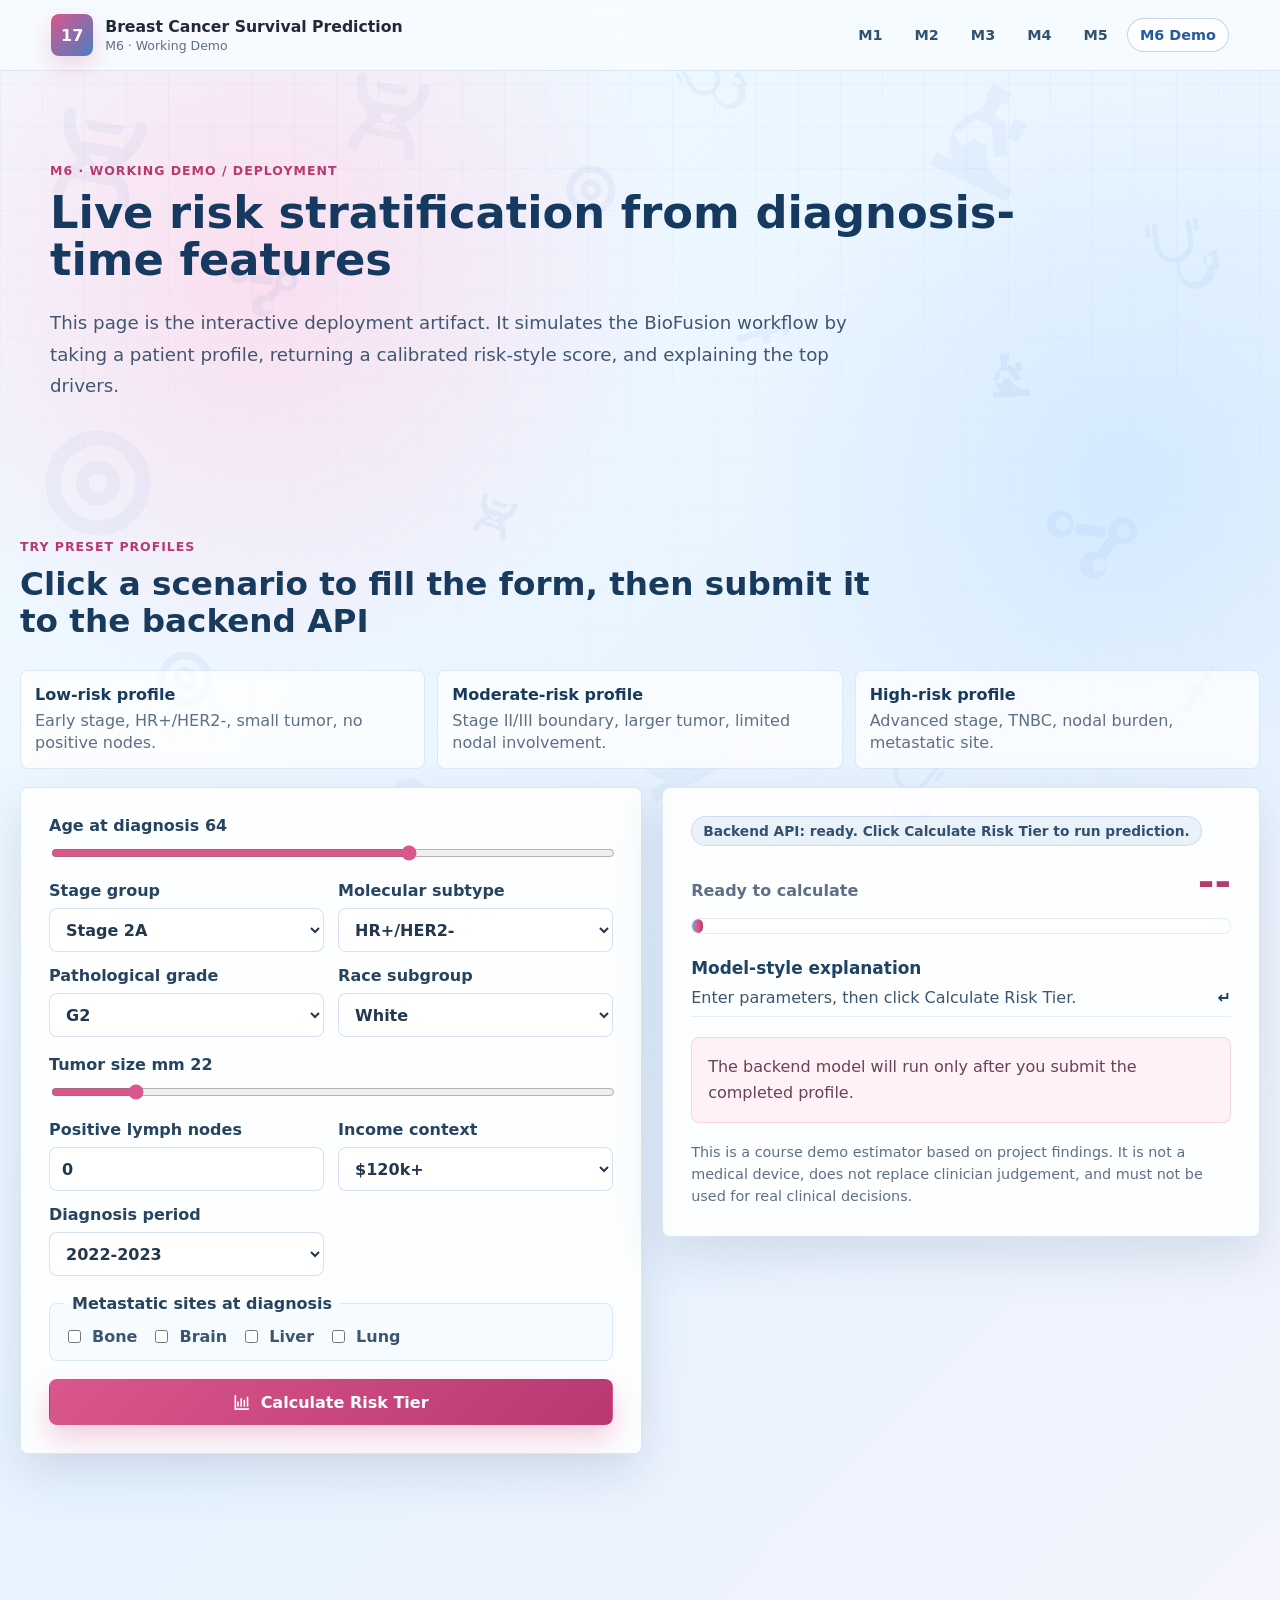
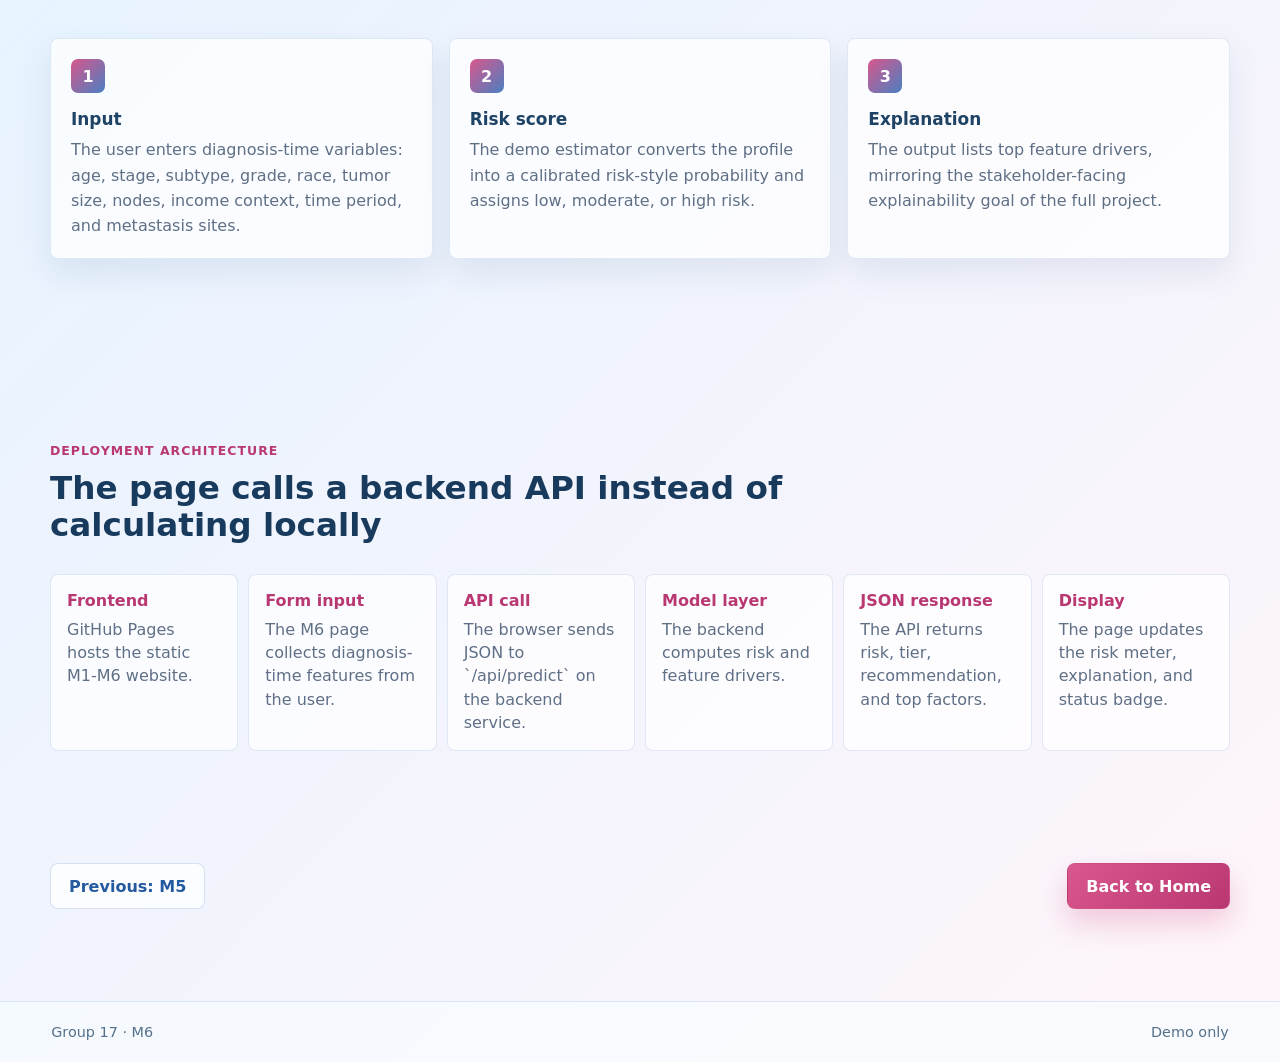
==== m6.html @ e9852bdb "Add files via upload" ====
<!doctype html>
<html lang="en">
  <head>
    <meta charset="utf-8" />
    <meta name="viewport" content="width=device-width, initial-scale=1" />
    <title>M6 Live Demo | Group 17 Demo</title>
    <link rel="stylesheet" href="styles.css" />
  </head>
  <body data-page="m6">
    <div id="decor"></div>
    <header class="site-header">
      <a class="brand" href="index.html">
        <span class="brand-mark">17</span>
        <span><strong>Breast Cancer Survival Prediction</strong><small>M6 · Working Demo</small></span>
      </a>
      <nav class="main-nav" aria-label="Milestone navigation">
        <a href="m1.html">M1</a><a href="m2.html">M2</a><a href="m3.html">M3</a>
        <a href="m4.html">M4</a><a href="m5.html">M5</a><a class="demo-link active" href="m6.html">M6 Demo</a>
      </nav>
    </header>
    <main>
      <section class="page-hero section-band">
        <p class="milestone-label">M6 · Working Demo / Deployment</p>
        <h1>Live risk stratification from diagnosis-time features</h1>
        <p>
          This page is the interactive deployment artifact. It simulates the BioFusion workflow
          by taking a patient profile, returning a calibrated risk-style score, and explaining the top drivers.
        </p>
      </section>
      <section class="section-band demo-section">
        <div class="section-head">
          <p class="eyebrow">Try preset profiles</p>
          <h2>Click a scenario to fill the form, then submit it to the backend API</h2>
        </div>
        <div class="scenario-grid">
          <button class="scenario-button" type="button" data-preset="low"><strong>Low-risk profile</strong><span>Early stage, HR+/HER2-, small tumor, no positive nodes.</span></button>
          <button class="scenario-button" type="button" data-preset="moderate"><strong>Moderate-risk profile</strong><span>Stage II/III boundary, larger tumor, limited nodal involvement.</span></button>
          <button class="scenario-button" type="button" data-preset="high"><strong>High-risk profile</strong><span>Advanced stage, TNBC, nodal burden, metastatic site.</span></button>
        </div>
        <div class="demo-shell">
          <form id="riskForm" class="form-panel">
            <div class="field-row">
              <label for="age">Age at diagnosis <span id="ageValue">64</span></label>
              <input id="age" name="age" type="range" min="18" max="90" value="64" />
            </div>
            <div class="field-grid">
              <label>Stage group<select id="stage" name="stage"><option value="1A">Stage 1A</option><option value="1B">Stage 1B</option><option value="2A" selected>Stage 2A</option><option value="2B">Stage 2B</option><option value="3A">Stage 3A</option><option value="3B">Stage 3B</option><option value="3C">Stage 3C</option><option value="4">Stage 4</option></select></label>
              <label>Molecular subtype<select id="subtype" name="subtype"><option value="HR+/HER2-" selected>HR+/HER2-</option><option value="HR+/HER2+">HR+/HER2+</option><option value="HR-/HER2+">HR-/HER2+</option><option value="HR-/HER2-">HR-/HER2- / TNBC</option><option value="Unknown">Unknown</option></select></label>
              <label>Pathological grade<select id="grade" name="grade"><option value="G1">G1</option><option value="G2" selected>G2</option><option value="G3">G3</option><option value="G4">G4</option><option value="Unknown">Unknown</option></select></label>
              <label>Race subgroup<select id="race" name="race"><option value="White" selected>White</option><option value="Black">Black</option><option value="Asian or Pacific Islander">Asian / Pacific Islander</option><option value="American Indian/Alaska Native">American Indian / Alaska Native</option><option value="Unknown">Unknown</option></select></label>
            </div>
            <div class="field-row">
              <label for="tumorSize">Tumor size mm <span id="tumorValue">22</span></label>
              <input id="tumorSize" name="tumorSize" type="range" min="1" max="150" value="22" />
            </div>
            <div class="field-grid">
              <label>Positive lymph nodes<input id="nodesPositive" name="nodesPositive" type="number" min="0" max="40" value="0" /></label>
              <label>Income context<select id="income" name="income"><option value="120k+" selected>$120k+</option><option value="100-119k">$100k-$119k</option><option value="80-99k">$80k-$99k</option><option value="60-79k">$60k-$79k</option><option value="<60k">&lt;$60k</option><option value="Missing">Missing</option></select></label>
              <label>Diagnosis period<select id="period" name="period"><option value="pre">2018-2019</option><option value="covid">2020-2021</option><option value="recent" selected>2022-2023</option></select></label>
            </div>
            <fieldset class="toggle-set">
              <legend>Metastatic sites at diagnosis</legend>
              <label><input type="checkbox" name="mets" value="bone" /> Bone</label>
              <label><input type="checkbox" name="mets" value="brain" /> Brain</label>
              <label><input type="checkbox" name="mets" value="liver" /> Liver</label>
              <label><input type="checkbox" name="mets" value="lung" /> Lung</label>
            </fieldset>
            <button class="primary-action full-width" type="submit">
              <svg aria-hidden="true"><use href="#fa-chart"></use></svg>
              Calculate Risk Tier
            </button>
          </form>
          <aside class="result-panel" aria-live="polite">
            <div class="api-status" id="apiStatus">Backend API: checking...</div>
            <div class="result-top"><span id="riskTier">Moderate risk</span><strong id="riskScore">12.8%</strong></div>
            <div class="risk-meter" aria-hidden="true"><span id="riskFill"></span></div>
            <div class="result-detail"><h3>Model-style explanation</h3><ul id="factorList"></ul></div>
            <div class="recommendation" id="recommendation"></div>
            <p class="demo-note">
              This is a course demo estimator based on project findings. It is not a medical device,
              does not replace clinician judgement, and must not be used for real clinical decisions.
            </p>
          </aside>
        </div>
      </section>
      <section class="section-band">
        <div class="detail-grid">
          <article class="detail-card"><span>1</span><h3>Input</h3><p>The user enters diagnosis-time variables: age, stage, subtype, grade, race, tumor size, nodes, income context, time period, and metastasis sites.</p></article>
          <article class="detail-card"><span>2</span><h3>Risk score</h3><p>The demo estimator converts the profile into a calibrated risk-style probability and assigns low, moderate, or high risk.</p></article>
          <article class="detail-card"><span>3</span><h3>Explanation</h3><p>The output lists top feature drivers, mirroring the stakeholder-facing explainability goal of the full project.</p></article>
        </div>
      </section>
      <section class="section-band">
        <div class="section-head">
          <p class="eyebrow">Deployment architecture</p>
          <h2>The page calls a backend API instead of calculating locally</h2>
        </div>
        <div class="flow-board six">
          <div class="flow-step"><strong>Frontend</strong><span>GitHub Pages hosts the static M1-M6 website.</span></div>
          <div class="flow-step"><strong>Form input</strong><span>The M6 page collects diagnosis-time features from the user.</span></div>
          <div class="flow-step"><strong>API call</strong><span>The browser sends JSON to `/api/predict` on the backend service.</span></div>
          <div class="flow-step"><strong>Model layer</strong><span>The backend computes risk and feature drivers.</span></div>
          <div class="flow-step"><strong>JSON response</strong><span>The API returns risk, tier, recommendation, and top factors.</span></div>
          <div class="flow-step"><strong>Display</strong><span>The page updates the risk meter, explanation, and status badge.</span></div>
        </div>
      </section>
      <section class="section-band nav-pager">
        <a class="secondary-action" href="m5.html">Previous: M5</a>
        <a class="primary-action" href="index.html">Back to Home</a>
      </section>
    </main>
    <footer class="site-footer"><span>Group 17 · M6</span><span>Demo only</span></footer>
    <script src="config.js"></script>
    <script src="script.js"></script>
  </body>
</html>
---- styles.css ----
:root {
  --ink: #1f2937;
  --muted: #5f6f85;
  --soft-blue: #eaf5ff;
  --blue: #4a7fc1;
  --blue-deep: #245a9f;
  --pink: #d9578c;
  --pink-deep: #b93872;
  --rose-soft: #fff0f6;
  --surface: rgba(255, 255, 255, 0.86);
  --line: rgba(74, 127, 193, 0.18);
  --shadow: 0 18px 50px rgba(53, 84, 125, 0.16);
  --radius: 8px;
}

* {
  box-sizing: border-box;
}

html {
  scroll-behavior: smooth;
}

body {
  margin: 0;
  color: var(--ink);
  font-family: Inter, ui-sans-serif, system-ui, -apple-system, BlinkMacSystemFont, "Segoe UI", Arial, sans-serif;
  background:
    radial-gradient(circle at 20% 10%, rgba(255, 212, 232, 0.72), transparent 26rem),
    radial-gradient(circle at 88% 18%, rgba(207, 231, 255, 0.78), transparent 24rem),
    linear-gradient(135deg, #f3fbff 0%, #e7f3ff 42%, #fff5fa 100%);
  min-height: 100vh;
  overflow-x: hidden;
}

body::before {
  content: "";
  position: fixed;
  inset: 0;
  pointer-events: none;
  background-image:
    linear-gradient(rgba(74, 127, 193, 0.05) 1px, transparent 1px),
    linear-gradient(90deg, rgba(74, 127, 193, 0.05) 1px, transparent 1px);
  background-size: 42px 42px;
  mask-image: linear-gradient(to bottom, rgba(0, 0, 0, 0.85), transparent 86%);
  z-index: -3;
}

img {
  display: block;
  max-width: 100%;
}

a {
  color: inherit;
  text-decoration: none;
}

button,
input,
select {
  font: inherit;
}

.svg-sprite {
  position: absolute;
  width: 0;
  height: 0;
  overflow: hidden;
}

.medical-background {
  position: fixed;
  inset: 0;
  z-index: -2;
  overflow: hidden;
  pointer-events: none;
}

.med-bg-icon {
  position: absolute;
  width: var(--size);
  height: var(--size);
  color: #4a7fc1;
  fill: currentColor;
  opacity: var(--op);
  transform: rotate(var(--rot));
}

.med-bg-icon.spin {
  animation: rotate 40s linear infinite;
  transform-origin: center;
}

.i1 { --size: 96px; --op: 0.06; --rot: 11deg; left: 4%; top: 12%; }
.i2 { --size: 68px; --op: 0.08; --rot: -18deg; left: 18%; top: 28%; }
.i3 { --size: 112px; --op: 0.05; --rot: 26deg; left: 73%; top: 9%; }
.i4 { --size: 78px; --op: 0.07; --rot: -8deg; left: 89%; top: 24%; }
.i5 { --size: 52px; --op: 0.06; --rot: 32deg; left: 58%; top: 34%; }
.i6 { --size: 120px; --op: 0.05; --rot: 5deg; left: 3%; top: 47%; }
.i7 { --size: 42px; --op: 0.08; --rot: 19deg; left: 37%; top: 55%; }
.i8 { --size: 88px; --op: 0.06; --rot: -21deg; left: 82%; top: 55%; }
.i9 { --size: 62px; --op: 0.07; --rot: 15deg; left: 12%; top: 72%; }
.i10 { --size: 110px; --op: 0.05; --rot: -28deg; left: 48%; top: 76%; }
.i11 { --size: 74px; --op: 0.06; --rot: 38deg; left: 68%; top: 83%; }
.i12 { --size: 44px; --op: 0.08; --rot: -11deg; left: 92%; top: 74%; }
.i13 { --size: 84px; --op: 0.05; --rot: 10deg; left: 27%; top: 8%; }
.i14 { --size: 56px; --op: 0.07; --rot: -19deg; left: 44%; top: 18%; }
.i15 { --size: 116px; --op: 0.05; --rot: 21deg; left: 29%; top: 87%; }
.i16 { --size: 48px; --op: 0.08; --rot: -4deg; left: 77%; top: 39%; }
.i17 { --size: 92px; --op: 0.06; --rot: 30deg; left: 7%; top: 90%; }
.i18 { --size: 66px; --op: 0.07; --rot: -30deg; left: 53%; top: 6%; }

@keyframes rotate {
  from { rotate: 0deg; }
  to { rotate: 360deg; }
}

.site-header {
  position: sticky;
  top: 0;
  z-index: 20;
  display: flex;
  align-items: center;
  justify-content: space-between;
  gap: 24px;
  padding: 14px clamp(18px, 4vw, 56px);
  border-bottom: 1px solid rgba(74, 127, 193, 0.16);
  background: rgba(247, 252, 255, 0.88);
  backdrop-filter: blur(16px);
}

.brand {
  display: inline-flex;
  align-items: center;
  gap: 12px;
  min-width: 260px;
}

.brand-mark {
  display: grid;
  place-items: center;
  width: 42px;
  height: 42px;
  border-radius: 8px;
  background: linear-gradient(135deg, var(--pink), var(--blue));
  color: #fff;
  font-weight: 800;
  box-shadow: 0 10px 24px rgba(217, 87, 140, 0.24);
}

.brand strong {
  display: block;
  font-size: 0.98rem;
  letter-spacing: 0;
}

.brand small {
  display: block;
  color: var(--muted);
  font-size: 0.78rem;
  margin-top: 2px;
}

.main-nav {
  display: flex;
  align-items: center;
  gap: 6px;
  flex-wrap: wrap;
  justify-content: flex-end;
}

.main-nav a {
  border: 1px solid transparent;
  border-radius: 999px;
  color: #31516f;
  font-size: 0.9rem;
  font-weight: 700;
  padding: 8px 12px;
}

.main-nav a:hover {
  border-color: rgba(74, 127, 193, 0.25);
  background: rgba(255, 255, 255, 0.78);
}

.main-nav a.active {
  color: var(--blue-deep);
  border-color: rgba(74, 127, 193, 0.32);
  background: rgba(255, 255, 255, 0.88);
}

.main-nav .demo-link {
  color: #fff;
  background: var(--pink);
  border-color: var(--pink);
}

.section-band {
  width: min(1180px, calc(100% - 32px));
  margin: 0 auto;
  padding: clamp(56px, 8vw, 92px) 0;
}

.hero {
  min-height: calc(100vh - 72px);
  display: grid;
  grid-template-columns: minmax(0, 1.08fr) minmax(360px, 0.92fr);
  align-items: center;
  gap: clamp(36px, 6vw, 72px);
  padding-top: 42px;
}

.page-hero {
  padding-bottom: 28px;
}

.page-hero h1 {
  max-width: 980px;
  font-size: clamp(2rem, 3.5vw, 3.6rem);
}

.page-hero p:not(.milestone-label) {
  max-width: 820px;
  color: #40576f;
  font-size: 1.14rem;
  line-height: 1.72;
}

.eyebrow,
.milestone-label {
  color: var(--pink-deep);
  font-weight: 800;
  text-transform: uppercase;
  letter-spacing: 0.08em;
  font-size: 0.78rem;
  margin: 0 0 12px;
}

h1,
h2,
h3,
p {
  margin-top: 0;
}

h1 {
  font-size: clamp(2rem, 4.2vw, 4.25rem);
  line-height: 1.04;
  letter-spacing: 0;
  margin-bottom: 24px;
  color: #16395f;
}

h2 {
  font-size: clamp(1.45rem, 2.55vw, 2.45rem);
  line-height: 1.12;
  letter-spacing: 0;
  margin-bottom: 18px;
  color: #173a5d;
}

h3 {
  font-size: 1.06rem;
  margin-bottom: 8px;
  color: #1f4365;
}

.hero-lede,
.section-copy p,
.section-head p:not(.eyebrow):not(.milestone-label) {
  color: #40576f;
  font-size: 1.08rem;
  line-height: 1.72;
  max-width: 760px;
}

.hero-actions {
  display: flex;
  gap: 12px;
  flex-wrap: wrap;
  align-items: center;
  margin-top: 30px;
}

.primary-action,
.secondary-action {
  display: inline-flex;
  align-items: center;
  justify-content: center;
  gap: 10px;
  min-height: 46px;
  border-radius: 8px;
  border: 1px solid transparent;
  font-weight: 800;
  padding: 12px 18px;
  cursor: pointer;
  transition: transform 160ms ease, box-shadow 160ms ease, background 160ms ease;
}

.primary-action {
  color: #fff;
  background: linear-gradient(135deg, var(--pink), var(--pink-deep));
  box-shadow: 0 14px 28px rgba(217, 87, 140, 0.28);
}

.primary-action svg {
  width: 17px;
  height: 17px;
  fill: currentColor;
}

.secondary-action {
  color: var(--blue-deep);
  background: rgba(255, 255, 255, 0.76);
  border-color: rgba(74, 127, 193, 0.22);
}

.primary-action:hover,
.secondary-action:hover {
  transform: translateY(-1px);
}

.hero-dashboard,
.figure-panel,
.data-grid article,
.form-panel,
.result-panel,
.model-table-wrap {
  border: 1px solid var(--line);
  border-radius: var(--radius);
  background: var(--surface);
  box-shadow: var(--shadow);
}

.hero-dashboard {
  padding: 18px;
}

.metric-strip {
  display: grid;
  grid-template-columns: repeat(2, minmax(0, 1fr));
  gap: 10px;
}

.metric-strip div {
  border-radius: 8px;
  background: linear-gradient(180deg, rgba(255, 255, 255, 0.92), rgba(234, 245, 255, 0.78));
  border: 1px solid rgba(74, 127, 193, 0.14);
  padding: 18px;
}

.metric-strip span {
  display: block;
  color: #15395c;
  font-size: clamp(1.35rem, 3vw, 2.2rem);
  font-weight: 850;
  line-height: 1;
}

.metric-strip small {
  display: block;
  color: var(--muted);
  margin-top: 8px;
  line-height: 1.35;
}

.live-preview {
  margin-top: 14px;
  border-radius: 8px;
  padding: 18px;
  background: linear-gradient(135deg, rgba(217, 87, 140, 0.11), rgba(74, 127, 193, 0.12));
}

.preview-head,
.result-top {
  display: flex;
  align-items: baseline;
  justify-content: space-between;
  gap: 14px;
}

.preview-head span,
.result-top span {
  color: var(--muted);
  font-weight: 800;
}

.preview-head strong,
.result-top strong {
  color: var(--pink-deep);
  font-size: 2.5rem;
  line-height: 1;
}

.risk-track,
.risk-meter {
  height: 12px;
  border-radius: 999px;
  overflow: hidden;
  margin: 16px 0 10px;
  background: rgba(255, 255, 255, 0.78);
  border: 1px solid rgba(74, 127, 193, 0.15);
}

.risk-track span,
.risk-meter span {
  display: block;
  height: 100%;
  border-radius: inherit;
  background: linear-gradient(90deg, #5fb5d4, #d9578c, #b93872);
}

.live-preview p {
  color: #476179;
  line-height: 1.55;
  margin-bottom: 0;
}

.section-head {
  max-width: 860px;
  margin-bottom: 30px;
}

.detail-grid {
  display: grid;
  grid-template-columns: repeat(3, minmax(0, 1fr));
  gap: 16px;
}

.detail-card {
  border: 1px solid rgba(74, 127, 193, 0.16);
  border-radius: 8px;
  background: rgba(255, 255, 255, 0.74);
  box-shadow: 0 14px 32px rgba(53, 84, 125, 0.1);
  padding: 20px;
}

.detail-card span {
  display: inline-flex;
  align-items: center;
  justify-content: center;
  min-width: 34px;
  height: 34px;
  border-radius: 7px;
  margin-bottom: 16px;
  color: #fff;
  font-weight: 850;
  background: linear-gradient(135deg, var(--pink), var(--blue));
}

.detail-card p {
  color: var(--muted);
  line-height: 1.58;
  margin-bottom: 0;
}

.summary-panel {
  border: 1px solid var(--line);
  border-radius: 8px;
  background: var(--surface);
  box-shadow: var(--shadow);
  padding: clamp(18px, 3vw, 28px);
}

.summary-panel p {
  color: #40576f;
  line-height: 1.68;
}

.summary-panel p:last-child {
  margin-bottom: 0;
}

.principle-grid {
  display: grid;
  grid-template-columns: repeat(2, minmax(0, 1fr));
  gap: 12px;
}

.principle-grid div {
  border: 1px solid rgba(74, 127, 193, 0.14);
  border-radius: 8px;
  background: rgba(255, 255, 255, 0.64);
  padding: 16px;
}

.principle-grid strong {
  display: block;
  color: #173a5d;
  margin-bottom: 6px;
}

.principle-grid span {
  color: var(--muted);
  line-height: 1.5;
}

.tab-shell {
  border: 1px solid var(--line);
  border-radius: 8px;
  background: var(--surface);
  box-shadow: var(--shadow);
  padding: 18px;
}

.tab-buttons {
  display: flex;
  flex-wrap: wrap;
  gap: 8px;
  margin-bottom: 16px;
}

.tab-buttons button {
  border: 1px solid rgba(74, 127, 193, 0.2);
  border-radius: 999px;
  color: #31516f;
  background: rgba(255, 255, 255, 0.82);
  font-weight: 800;
  padding: 9px 13px;
  cursor: pointer;
}

.tab-buttons button.active {
  color: #fff;
  background: var(--pink);
  border-color: var(--pink);
}

.tab-panel {
  display: none;
  color: #40576f;
  line-height: 1.68;
}

.tab-panel.active {
  display: block;
}

.tab-panel h3 {
  margin-top: 4px;
}

.accordion {
  display: grid;
  gap: 10px;
}

.accordion-item {
  border: 1px solid rgba(74, 127, 193, 0.16);
  border-radius: 8px;
  background: rgba(255, 255, 255, 0.72);
  overflow: hidden;
}

.accordion-button {
  width: 100%;
  display: flex;
  align-items: center;
  justify-content: space-between;
  gap: 12px;
  border: 0;
  background: transparent;
  color: #173a5d;
  font-weight: 850;
  text-align: left;
  padding: 16px 18px;
  cursor: pointer;
}

.accordion-button::after {
  content: "+";
  color: var(--pink-deep);
  font-size: 1.2rem;
}

.accordion-item.open .accordion-button::after {
  content: "-";
}

.accordion-panel {
  display: none;
  padding: 0 18px 18px;
  color: var(--muted);
  line-height: 1.62;
}

.accordion-item.open .accordion-panel {
  display: block;
}

.flow-board {
  display: grid;
  grid-template-columns: repeat(5, minmax(0, 1fr));
  gap: 10px;
}

.flow-board.six {
  grid-template-columns: repeat(6, minmax(0, 1fr));
}

.flow-step {
  position: relative;
  border: 1px solid rgba(74, 127, 193, 0.16);
  border-radius: 8px;
  background: rgba(255, 255, 255, 0.72);
  padding: 16px;
  min-height: 142px;
}

.flow-step strong {
  display: block;
  color: var(--pink-deep);
  margin-bottom: 8px;
}

.flow-step span {
  color: var(--muted);
  line-height: 1.46;
}

.mini-table {
  width: 100%;
  border-collapse: collapse;
  background: rgba(255, 255, 255, 0.82);
  border-radius: 8px;
  overflow: hidden;
}

.mini-table th,
.mini-table td {
  border-bottom: 1px solid rgba(74, 127, 193, 0.12);
  padding: 12px;
  text-align: left;
  vertical-align: top;
}

.mini-table th {
  color: #31516f;
  background: #edf6ff;
}

.mini-table td {
  color: #40576f;
  line-height: 1.5;
}

.scenario-grid {
  display: grid;
  grid-template-columns: repeat(3, minmax(0, 1fr));
  gap: 12px;
  margin-bottom: 18px;
}

.scenario-button {
  border: 1px solid rgba(74, 127, 193, 0.16);
  border-radius: 8px;
  background: rgba(255, 255, 255, 0.76);
  color: #31516f;
  padding: 14px;
  text-align: left;
  cursor: pointer;
}

.scenario-button strong,
.scenario-button span {
  display: block;
}

.scenario-button strong {
  color: #173a5d;
  margin-bottom: 6px;
}

.scenario-button span {
  color: var(--muted);
  line-height: 1.4;
}

.scenario-button:hover {
  border-color: rgba(217, 87, 140, 0.36);
  box-shadow: 0 12px 24px rgba(53, 84, 125, 0.1);
}

.gallery-shell {
  display: grid;
  grid-template-columns: 270px minmax(0, 1fr);
  gap: 18px;
}

.gallery-buttons {
  display: grid;
  gap: 10px;
}

.gallery-buttons button {
  border: 1px solid rgba(74, 127, 193, 0.16);
  border-radius: 8px;
  background: rgba(255, 255, 255, 0.74);
  color: #31516f;
  padding: 14px;
  text-align: left;
  font-weight: 800;
  cursor: pointer;
}

.gallery-buttons button.active {
  color: #fff;
  background: linear-gradient(135deg, var(--blue), var(--pink));
}

.timeline {
  display: grid;
  grid-template-columns: repeat(6, minmax(0, 1fr));
  gap: 12px;
}

.timeline a {
  position: relative;
  min-height: 150px;
  border: 1px solid rgba(74, 127, 193, 0.2);
  border-radius: var(--radius);
  background: rgba(255, 255, 255, 0.72);
  padding: 16px;
  overflow: hidden;
}

.timeline a::after {
  content: "";
  position: absolute;
  inset: auto 0 0;
  height: 5px;
  background: linear-gradient(90deg, var(--blue), var(--pink));
}

.timeline span {
  display: inline-grid;
  place-items: center;
  width: 38px;
  height: 38px;
  border-radius: 8px;
  color: #fff;
  background: var(--blue);
  font-weight: 850;
  margin-bottom: 18px;
}

.timeline strong,
.timeline small {
  display: block;
}

.timeline strong {
  color: #173a5d;
  line-height: 1.18;
}

.timeline small {
  color: var(--muted);
  margin-top: 8px;
}

.timeline a:hover {
  transform: translateY(-2px);
  box-shadow: 0 16px 30px rgba(53, 84, 125, 0.12);
}

.two-col {
  display: grid;
  grid-template-columns: minmax(0, 0.95fr) minmax(0, 1.05fr);
  align-items: center;
  gap: clamp(26px, 5vw, 56px);
}

.two-col.reverse {
  grid-template-columns: minmax(0, 1.05fr) minmax(0, 0.95fr);
}

.check-list {
  display: grid;
  gap: 10px;
  padding: 0;
  margin: 24px 0 0;
  list-style: none;
}

.check-list li {
  position: relative;
  padding-left: 28px;
  color: #334e68;
  line-height: 1.52;
}

.check-list li::before {
  content: "";
  position: absolute;
  left: 0;
  top: 0.42em;
  width: 14px;
  height: 14px;
  border-radius: 4px;
  background: var(--pink);
  box-shadow: inset 0 0 0 4px #fff;
}

.figure-panel {
  margin: 0;
  overflow: hidden;
}

.figure-panel img {
  width: 100%;
  background: #fff;
}

.figure-panel figcaption {
  color: #50677d;
  font-size: 0.92rem;
  line-height: 1.5;
  padding: 14px 16px 16px;
  border-top: 1px solid rgba(74, 127, 193, 0.12);
  background: rgba(255, 255, 255, 0.76);
}

.figure-panel.compact img {
  aspect-ratio: 1.55 / 1;
  object-fit: contain;
  padding: 12px;
}

.figure-panel.wide img {
  padding: 12px;
}

.data-grid {
  display: grid;
  grid-template-columns: repeat(3, minmax(0, 1fr));
  gap: 16px;
}

.data-grid article {
  padding: 24px;
}

.data-number {
  display: block;
  color: var(--pink-deep);
  font-size: clamp(1.8rem, 4vw, 3rem);
  font-weight: 850;
  line-height: 1;
  margin-bottom: 18px;
}

.data-grid p {
  color: var(--muted);
  line-height: 1.58;
  margin-bottom: 0;
}

.process-list {
  display: grid;
  gap: 10px;
  margin-top: 22px;
}

.process-list div {
  display: grid;
  grid-template-columns: 48px 1fr;
  align-items: center;
  gap: 12px;
  border: 1px solid rgba(74, 127, 193, 0.16);
  border-radius: 8px;
  background: rgba(255, 255, 255, 0.68);
  padding: 12px 14px;
  color: #38536b;
  line-height: 1.45;
}

.process-list span {
  display: grid;
  place-items: center;
  height: 34px;
  border-radius: 7px;
  background: rgba(217, 87, 140, 0.12);
  color: var(--pink-deep);
  font-weight: 850;
}

.evidence-grid {
  display: grid;
  grid-template-columns: repeat(2, minmax(0, 1fr));
  gap: 18px;
}

.insight-row {
  display: grid;
  grid-template-columns: repeat(4, minmax(0, 1fr));
  gap: 12px;
  margin-top: 18px;
}

.insight-row div,
.closing-grid div {
  border: 1px solid rgba(74, 127, 193, 0.16);
  border-radius: 8px;
  background: rgba(255, 255, 255, 0.66);
  padding: 16px;
}

.insight-row strong,
.closing-grid strong {
  display: block;
  color: #173a5d;
  margin-bottom: 6px;
}

.insight-row span,
.closing-grid span {
  color: var(--muted);
  line-height: 1.5;
}

.model-layout {
  display: grid;
  grid-template-columns: minmax(0, 1.08fr) minmax(360px, 0.92fr);
  gap: 20px;
  align-items: stretch;
}

.model-table-wrap {
  padding: 18px;
}

.model-table {
  width: 100%;
  border-collapse: collapse;
  overflow: hidden;
  border-radius: 8px;
  background: #fff;
}

.model-table th,
.model-table td {
  padding: 12px 10px;
  text-align: left;
  border-bottom: 1px solid rgba(74, 127, 193, 0.13);
  font-size: 0.92rem;
}

.model-table th {
  color: #31516f;
  background: #edf6ff;
}

.model-table .best-row td {
  color: #173a5d;
  font-weight: 850;
  background: #fff1f7;
}

.architecture {
  display: grid;
  grid-template-columns: repeat(3, 1fr);
  gap: 10px;
  margin-top: 18px;
}

.architecture div,
.architecture span,
.architecture strong {
  display: grid;
  place-items: center;
  min-height: 48px;
  border-radius: 8px;
  text-align: center;
  padding: 10px;
  line-height: 1.25;
}

.architecture div {
  color: #fff;
  background: var(--blue);
  font-weight: 800;
}

.architecture span {
  grid-column: 1 / 4;
  color: #31516f;
  background: rgba(74, 127, 193, 0.11);
  font-weight: 800;
}

.architecture strong {
  grid-column: 1 / 4;
  color: #fff;
  background: linear-gradient(135deg, var(--pink), var(--blue-deep));
}

.demo-section {
  width: min(1240px, calc(100% - 32px));
}

.demo-shell {
  display: grid;
  grid-template-columns: minmax(0, 1.02fr) minmax(340px, 0.98fr);
  gap: 20px;
  align-items: start;
}

.form-panel,
.result-panel {
  padding: clamp(18px, 3vw, 28px);
}

.field-row,
.field-grid label {
  display: grid;
  gap: 8px;
}

.field-row {
  margin-bottom: 18px;
}

.field-row label,
.field-grid label,
.toggle-set legend {
  color: #27445f;
  font-weight: 800;
}

.field-grid {
  display: grid;
  grid-template-columns: repeat(2, minmax(0, 1fr));
  gap: 14px;
  margin-bottom: 18px;
}

select,
input[type="number"] {
  width: 100%;
  min-height: 44px;
  border-radius: 8px;
  border: 1px solid rgba(74, 127, 193, 0.22);
  color: #24384d;
  background: rgba(255, 255, 255, 0.88);
  padding: 10px 12px;
}

input[type="range"] {
  width: 100%;
  accent-color: var(--pink);
}

.toggle-set {
  display: flex;
  flex-wrap: wrap;
  gap: 10px 14px;
  border: 1px solid rgba(74, 127, 193, 0.16);
  border-radius: 8px;
  padding: 14px;
  margin: 0 0 18px;
  background: rgba(234, 245, 255, 0.36);
}

.toggle-set legend {
  padding: 0 8px;
}

.toggle-set label {
  display: inline-flex;
  align-items: center;
  gap: 8px;
  color: #3d566e;
  font-weight: 700;
}

.toggle-set input {
  accent-color: var(--pink);
}

.full-width {
  width: 100%;
}

.result-panel {
  position: sticky;
  top: 92px;
}

.api-status {
  display: inline-flex;
  align-items: center;
  min-height: 30px;
  border-radius: 999px;
  padding: 6px 11px;
  margin-bottom: 16px;
  color: #31516f;
  background: rgba(74, 127, 193, 0.1);
  border: 1px solid rgba(74, 127, 193, 0.18);
  font-size: 0.86rem;
  font-weight: 800;
}

.api-status[data-kind="ok"] {
  color: #116149;
  background: rgba(48, 168, 122, 0.12);
  border-color: rgba(48, 168, 122, 0.24);
}

.api-status[data-kind="error"] {
  color: #9d2c54;
  background: rgba(217, 87, 140, 0.12);
  border-color: rgba(217, 87, 140, 0.24);
}

.risk-meter {
  height: 16px;
}

#riskFill {
  width: 28%;
}

.result-detail {
  margin-top: 24px;
}

.result-detail h3 {
  margin-bottom: 10px;
}

#factorList {
  display: grid;
  gap: 10px;
  list-style: none;
  padding: 0;
  margin: 0;
}

#factorList li {
  display: flex;
  justify-content: space-between;
  gap: 12px;
  border-bottom: 1px solid rgba(74, 127, 193, 0.12);
  padding-bottom: 9px;
  color: #3d566e;
}

#factorList strong {
  color: #173a5d;
}

.recommendation {
  border-radius: 8px;
  margin-top: 20px;
  padding: 16px;
  background: #fff2f7;
  border: 1px solid rgba(217, 87, 140, 0.18);
  color: #694158;
  line-height: 1.6;
}

.demo-note {
  color: var(--muted);
  font-size: 0.9rem;
  line-height: 1.55;
  margin: 18px 0 0;
}

.closing {
  display: grid;
  grid-template-columns: minmax(0, 0.85fr) minmax(0, 1.15fr);
  gap: 30px;
  align-items: start;
}

.closing-grid {
  display: grid;
  gap: 12px;
}

.site-footer {
  display: flex;
  justify-content: space-between;
  gap: 18px;
  flex-wrap: wrap;
  color: #55708a;
  border-top: 1px solid rgba(74, 127, 193, 0.16);
  padding: 22px clamp(18px, 4vw, 56px);
  background: rgba(247, 252, 255, 0.72);
  font-size: 0.9rem;
}

.nav-pager {
  display: flex;
  justify-content: space-between;
  gap: 14px;
  flex-wrap: wrap;
  padding-top: 20px;
}

@media (max-width: 980px) {
  .site-header {
    align-items: flex-start;
    flex-direction: column;
  }

  .main-nav {
    justify-content: flex-start;
  }

  .hero,
  .two-col,
  .two-col.reverse,
  .model-layout,
  .demo-shell,
  .closing {
    grid-template-columns: 1fr;
  }

  .hero {
    min-height: auto;
  }

  .timeline,
  .data-grid,
  .insight-row,
  .detail-grid,
  .flow-board,
  .flow-board.six,
  .scenario-grid,
  .principle-grid {
    grid-template-columns: repeat(2, minmax(0, 1fr));
  }

  .gallery-shell {
    grid-template-columns: 1fr;
  }

  .result-panel {
    position: static;
  }
}

@media (max-width: 680px) {
  .brand {
    min-width: 0;
  }

  .main-nav {
    width: 100%;
    display: grid;
    grid-template-columns: repeat(3, 1fr);
  }

  .main-nav a {
    text-align: center;
  }

  .section-band,
  .demo-section {
    width: min(100% - 22px, 1180px);
    padding: 48px 0;
  }

  .metric-strip,
  .timeline,
  .data-grid,
  .evidence-grid,
  .insight-row,
  .field-grid,
  .detail-grid,
  .flow-board,
  .flow-board.six,
  .scenario-grid,
  .principle-grid {
    grid-template-columns: 1fr;
  }

  .timeline a {
    min-height: 120px;
  }

  h1 {
    font-size: 2.15rem;
  }

  .preview-head strong,
  .result-top strong {
    font-size: 2rem;
  }
}

@media (prefers-reduced-motion: reduce) {
  html {
    scroll-behavior: auto;
  }

  *,
  *::before,
  *::after {
    animation-duration: 0.01ms !important;
    animation-iteration-count: 1 !important;
    scroll-behavior: auto !important;
    transition-duration: 0.01ms !important;
  }
}
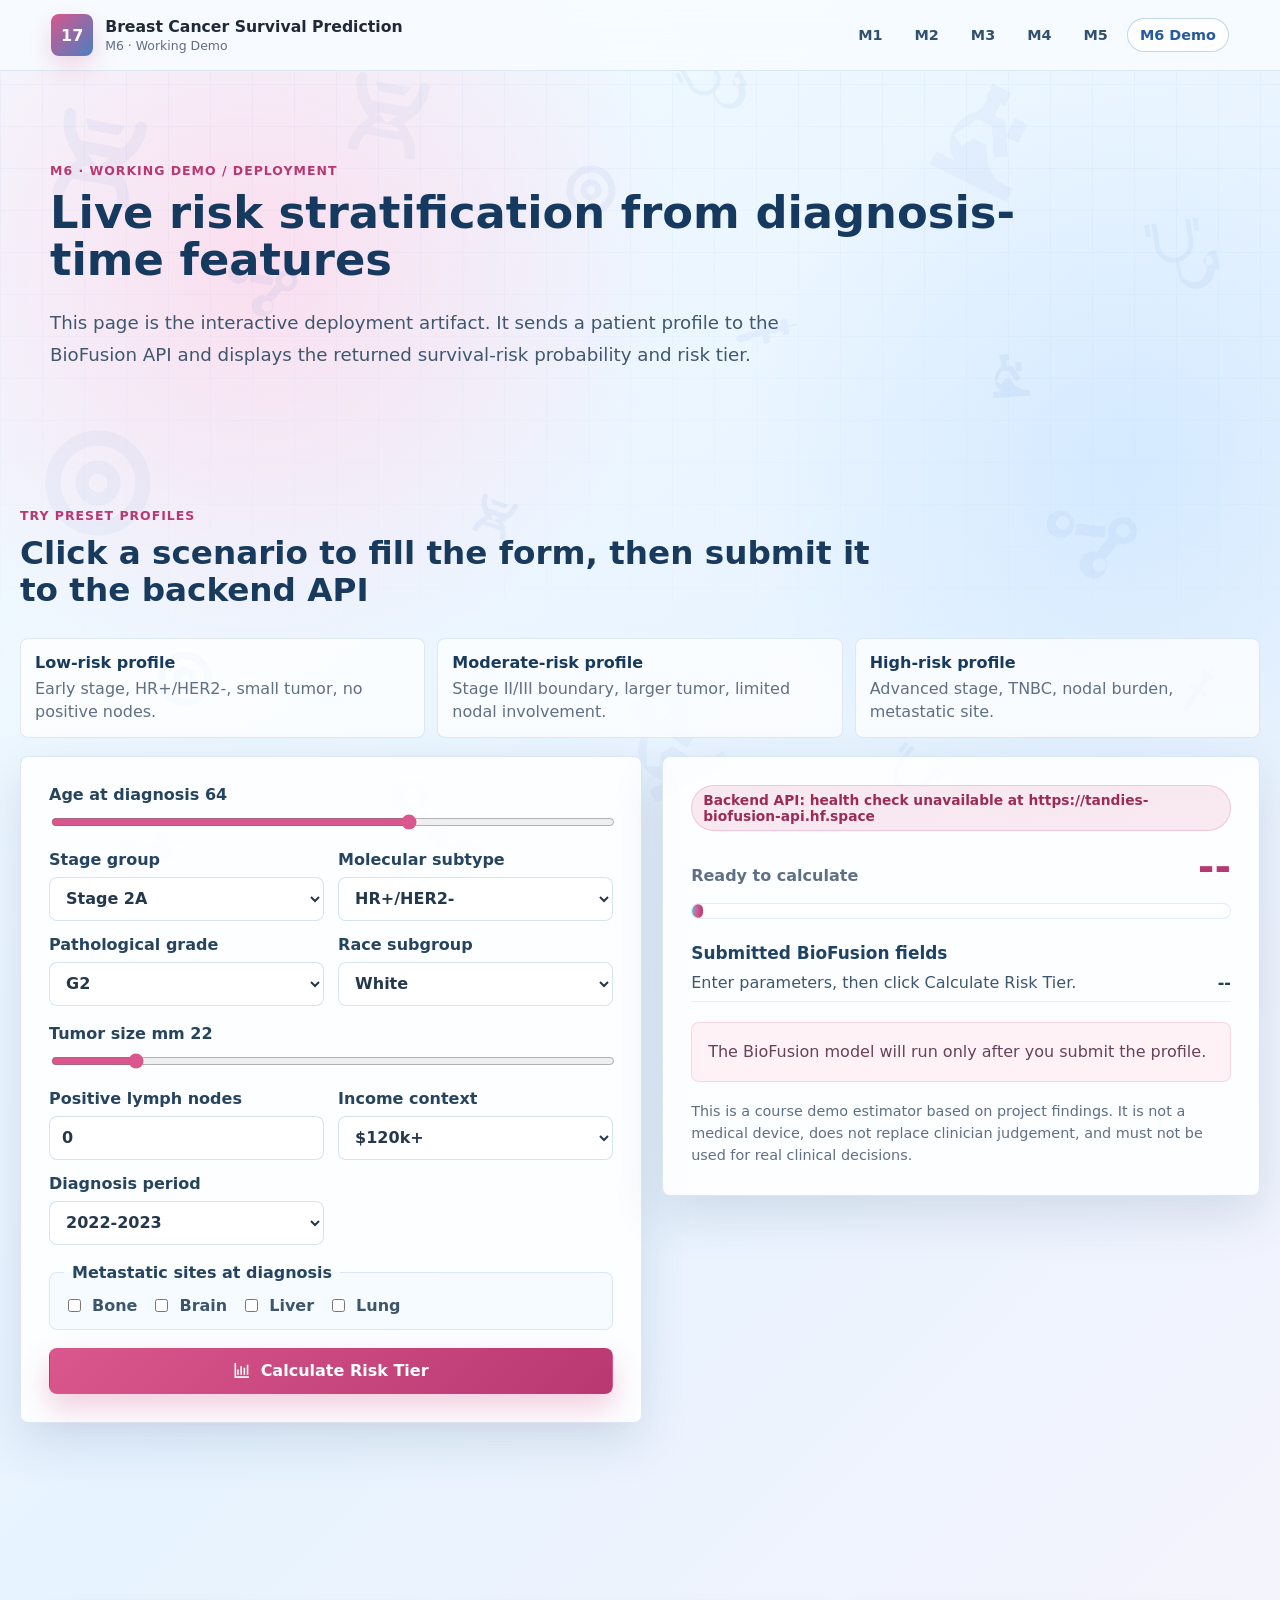
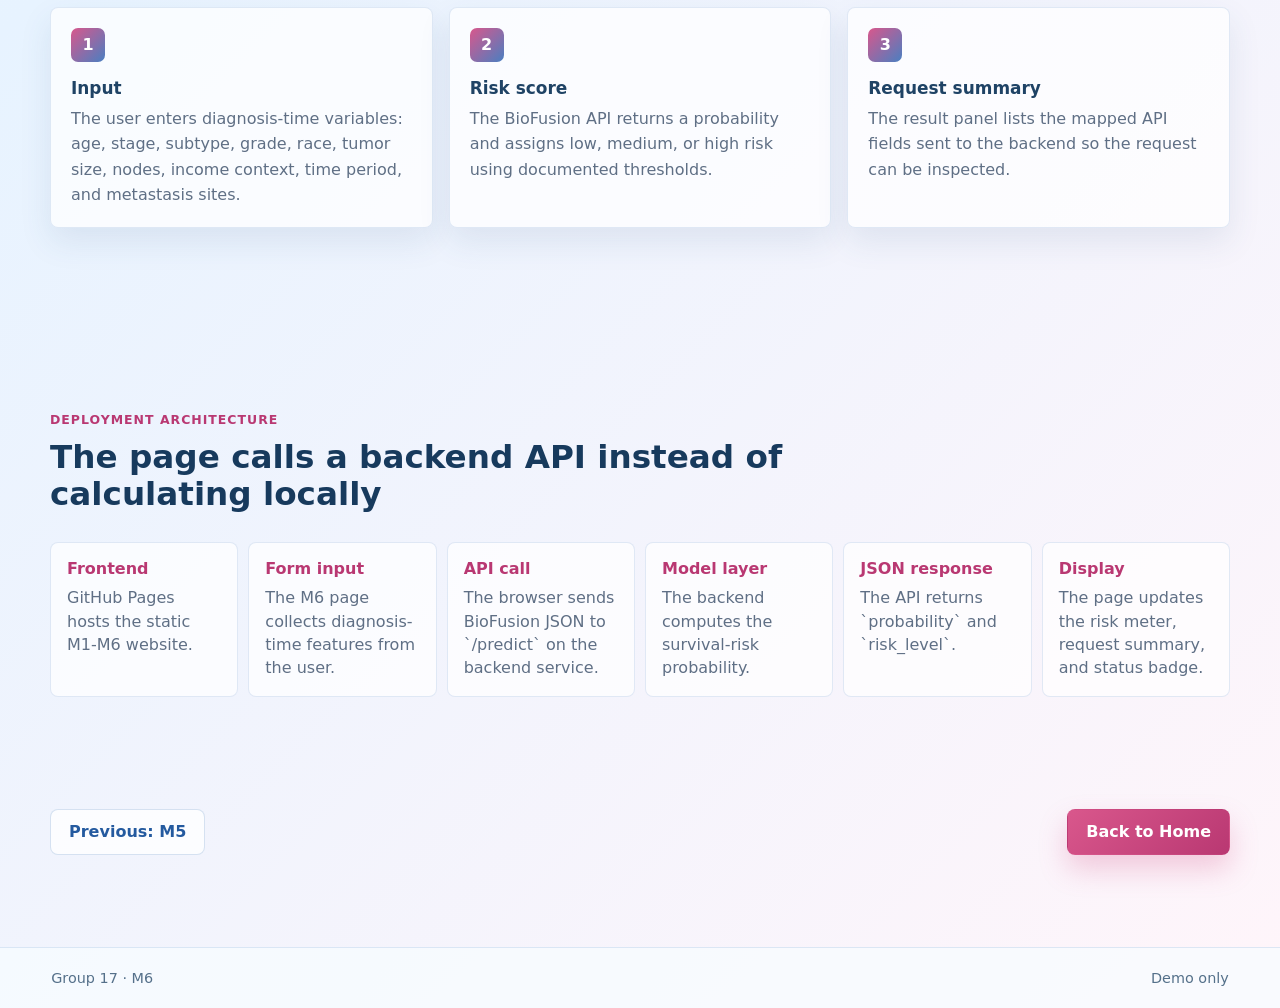
==== commit 2ec8a998: "Add files via upload" ====
--- a/m6.html
+++ b/m6.html
@@ -23,8 +23,8 @@
         <p class="milestone-label">M6 · Working Demo / Deployment</p>
         <h1>Live risk stratification from diagnosis-time features</h1>
         <p>
-          This page is the interactive deployment artifact. It simulates the BioFusion workflow
-          by taking a patient profile, returning a calibrated risk-style score, and explaining the top drivers.
+          This page is the interactive deployment artifact. It sends a patient profile to the
+          BioFusion API and displays the returned survival-risk probability and risk tier.
         </p>
       </section>
       <section class="section-band demo-section">
@@ -72,9 +72,9 @@
           </form>
           <aside class="result-panel" aria-live="polite">
             <div class="api-status" id="apiStatus">Backend API: checking...</div>
-            <div class="result-top"><span id="riskTier">Moderate risk</span><strong id="riskScore">12.8%</strong></div>
+            <div class="result-top"><span id="riskTier">Ready to calculate</span><strong id="riskScore">--</strong></div>
             <div class="risk-meter" aria-hidden="true"><span id="riskFill"></span></div>
-            <div class="result-detail"><h3>Model-style explanation</h3><ul id="factorList"></ul></div>
+            <div class="result-detail"><h3>Submitted BioFusion fields</h3><ul id="factorList"></ul></div>
             <div class="recommendation" id="recommendation"></div>
             <p class="demo-note">
               This is a course demo estimator based on project findings. It is not a medical device,
@@ -86,8 +86,8 @@
       <section class="section-band">
         <div class="detail-grid">
           <article class="detail-card"><span>1</span><h3>Input</h3><p>The user enters diagnosis-time variables: age, stage, subtype, grade, race, tumor size, nodes, income context, time period, and metastasis sites.</p></article>
-          <article class="detail-card"><span>2</span><h3>Risk score</h3><p>The demo estimator converts the profile into a calibrated risk-style probability and assigns low, moderate, or high risk.</p></article>
-          <article class="detail-card"><span>3</span><h3>Explanation</h3><p>The output lists top feature drivers, mirroring the stakeholder-facing explainability goal of the full project.</p></article>
+          <article class="detail-card"><span>2</span><h3>Risk score</h3><p>The BioFusion API returns a probability and assigns low, medium, or high risk using documented thresholds.</p></article>
+          <article class="detail-card"><span>3</span><h3>Request summary</h3><p>The result panel lists the mapped API fields sent to the backend so the request can be inspected.</p></article>
         </div>
       </section>
       <section class="section-band">
@@ -98,10 +98,10 @@
         <div class="flow-board six">
           <div class="flow-step"><strong>Frontend</strong><span>GitHub Pages hosts the static M1-M6 website.</span></div>
           <div class="flow-step"><strong>Form input</strong><span>The M6 page collects diagnosis-time features from the user.</span></div>
-          <div class="flow-step"><strong>API call</strong><span>The browser sends JSON to `/api/predict` on the backend service.</span></div>
-          <div class="flow-step"><strong>Model layer</strong><span>The backend computes risk and feature drivers.</span></div>
-          <div class="flow-step"><strong>JSON response</strong><span>The API returns risk, tier, recommendation, and top factors.</span></div>
-          <div class="flow-step"><strong>Display</strong><span>The page updates the risk meter, explanation, and status badge.</span></div>
+          <div class="flow-step"><strong>API call</strong><span>The browser sends BioFusion JSON to `/predict` on the backend service.</span></div>
+          <div class="flow-step"><strong>Model layer</strong><span>The backend computes the survival-risk probability.</span></div>
+          <div class="flow-step"><strong>JSON response</strong><span>The API returns `probability` and `risk_level`.</span></div>
+          <div class="flow-step"><strong>Display</strong><span>The page updates the risk meter, request summary, and status badge.</span></div>
         </div>
       </section>
       <section class="section-band nav-pager">
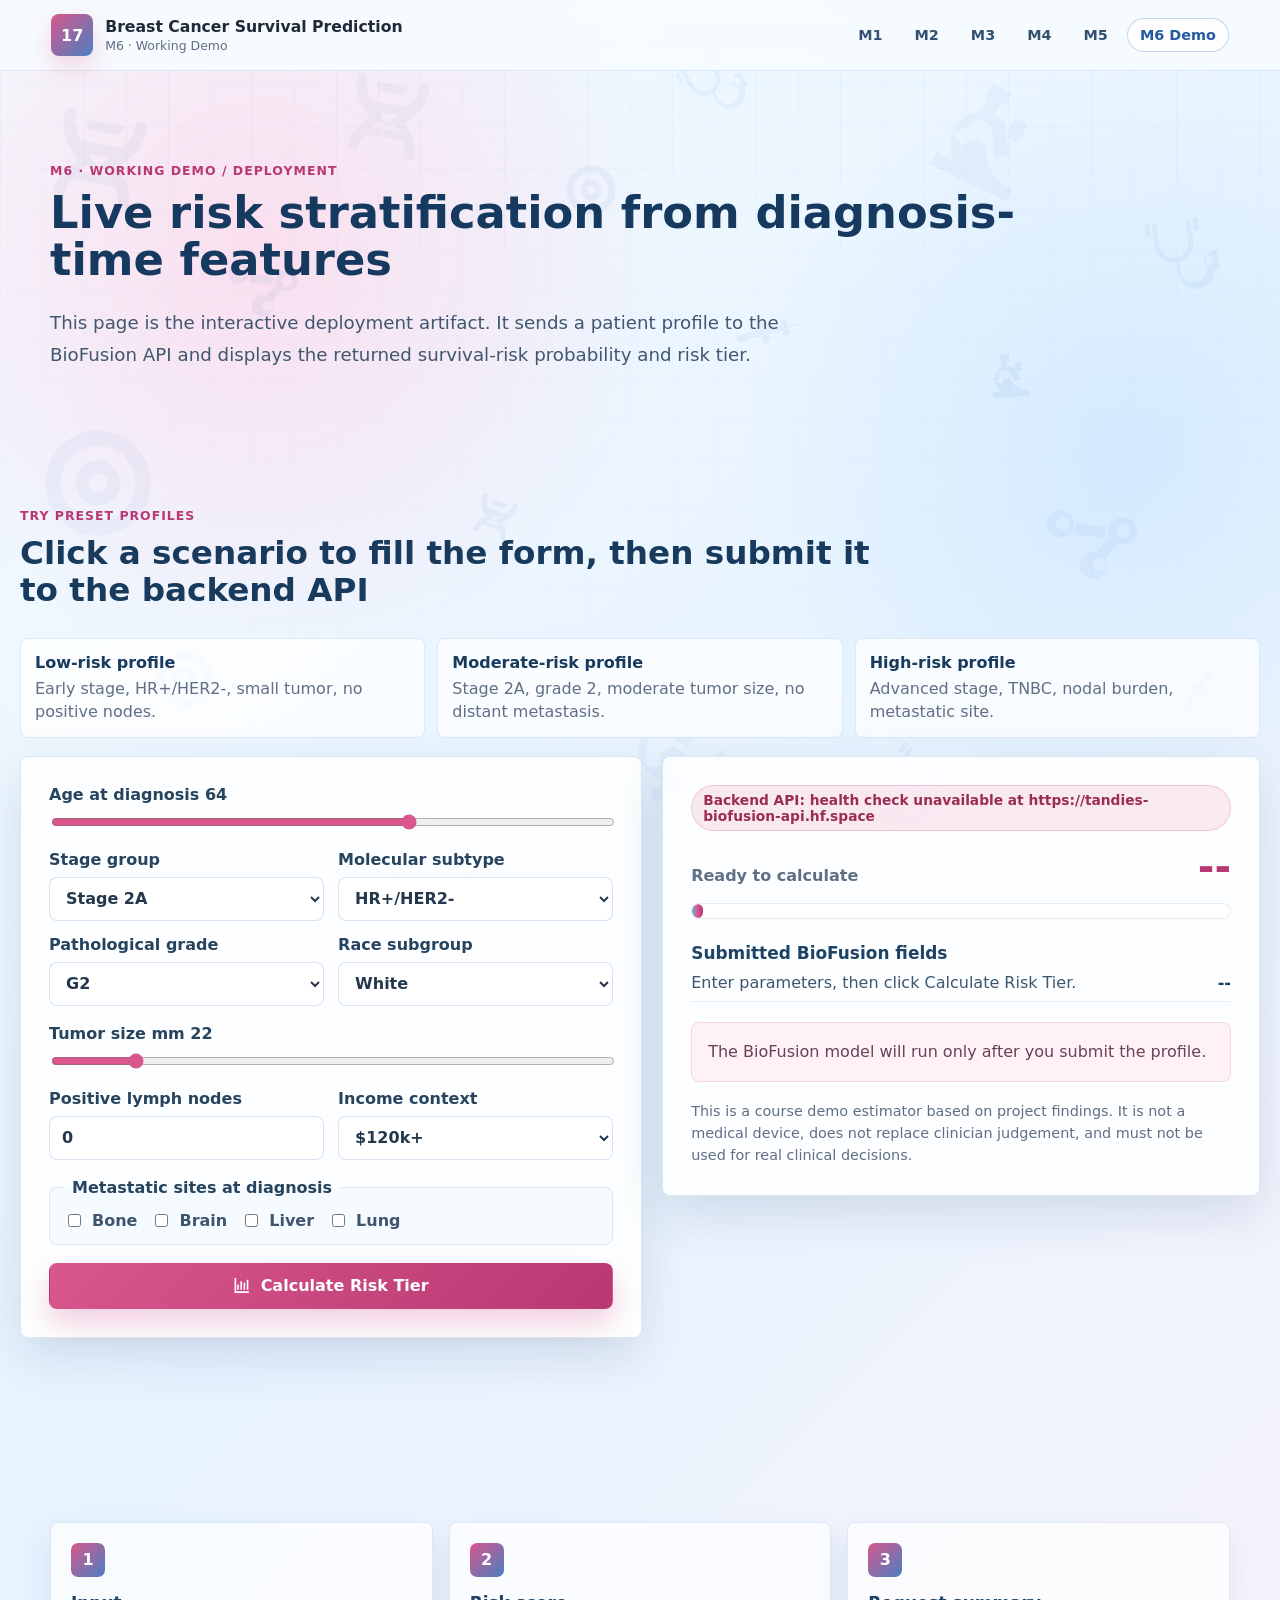
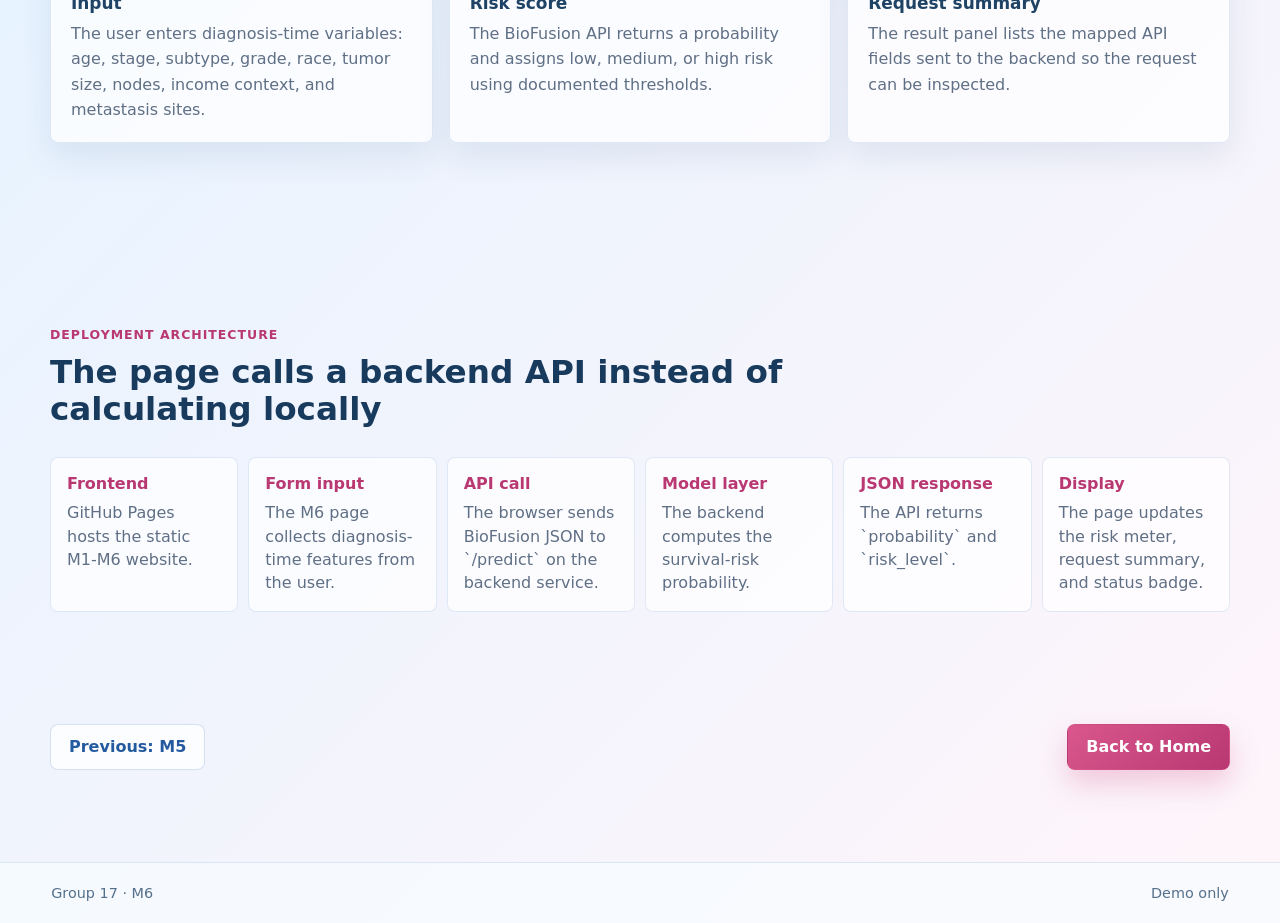
==== commit b7baacf5: "Add files via upload" ====
--- a/m6.html
+++ b/m6.html
@@ -34,7 +34,7 @@
         </div>
         <div class="scenario-grid">
           <button class="scenario-button" type="button" data-preset="low"><strong>Low-risk profile</strong><span>Early stage, HR+/HER2-, small tumor, no positive nodes.</span></button>
-          <button class="scenario-button" type="button" data-preset="moderate"><strong>Moderate-risk profile</strong><span>Stage II/III boundary, larger tumor, limited nodal involvement.</span></button>
+          <button class="scenario-button" type="button" data-preset="moderate"><strong>Moderate-risk profile</strong><span>Stage 2A, grade 2, moderate tumor size, no distant metastasis.</span></button>
           <button class="scenario-button" type="button" data-preset="high"><strong>High-risk profile</strong><span>Advanced stage, TNBC, nodal burden, metastatic site.</span></button>
         </div>
         <div class="demo-shell">
@@ -56,7 +56,6 @@
             <div class="field-grid">
               <label>Positive lymph nodes<input id="nodesPositive" name="nodesPositive" type="number" min="0" max="40" value="0" /></label>
               <label>Income context<select id="income" name="income"><option value="120k+" selected>$120k+</option><option value="100-119k">$100k-$119k</option><option value="80-99k">$80k-$99k</option><option value="60-79k">$60k-$79k</option><option value="<60k">&lt;$60k</option><option value="Missing">Missing</option></select></label>
-              <label>Diagnosis period<select id="period" name="period"><option value="pre">2018-2019</option><option value="covid">2020-2021</option><option value="recent" selected>2022-2023</option></select></label>
             </div>
             <fieldset class="toggle-set">
               <legend>Metastatic sites at diagnosis</legend>
@@ -85,7 +84,7 @@
       </section>
       <section class="section-band">
         <div class="detail-grid">
-          <article class="detail-card"><span>1</span><h3>Input</h3><p>The user enters diagnosis-time variables: age, stage, subtype, grade, race, tumor size, nodes, income context, time period, and metastasis sites.</p></article>
+          <article class="detail-card"><span>1</span><h3>Input</h3><p>The user enters diagnosis-time variables: age, stage, subtype, grade, race, tumor size, nodes, income context, and metastasis sites.</p></article>
           <article class="detail-card"><span>2</span><h3>Risk score</h3><p>The BioFusion API returns a probability and assigns low, medium, or high risk using documented thresholds.</p></article>
           <article class="detail-card"><span>3</span><h3>Request summary</h3><p>The result panel lists the mapped API fields sent to the backend so the request can be inspected.</p></article>
         </div>
